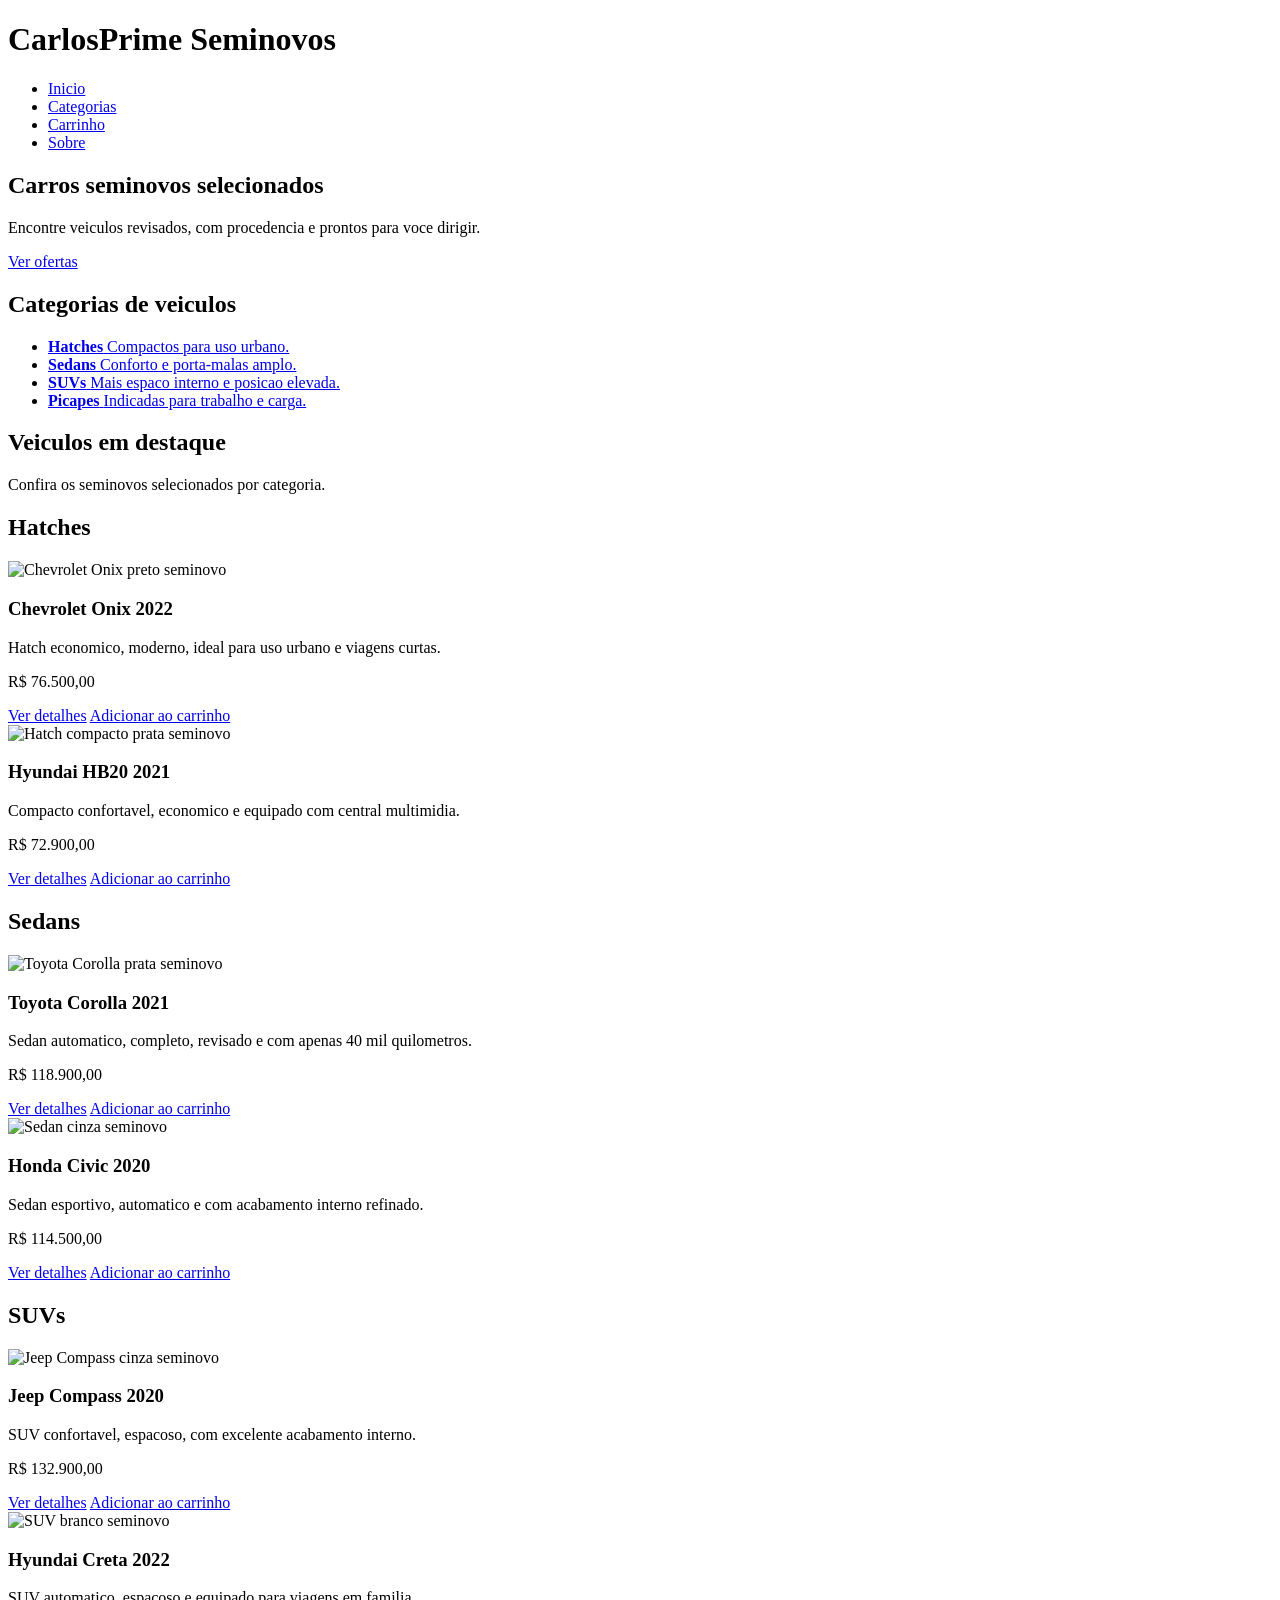
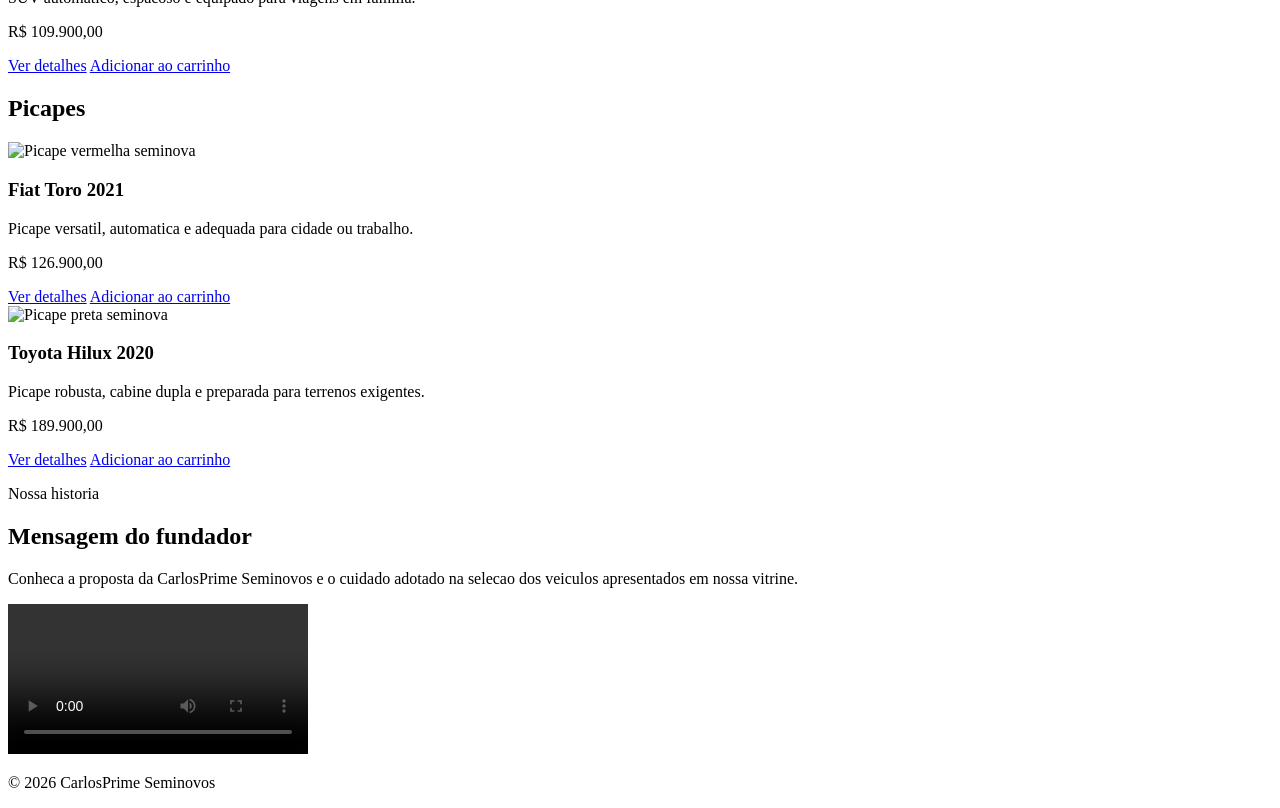
==== index.html @ afc64a4c "Add files via upload" ====
<!DOCTYPE html>
<html lang="pt-BR">
    <head>
        <meta charset="UTF-8">
        <meta name="viewport" content="width=device-width, initial-scale=1.0">
        <title>CarlosPrime Seminovos</title>
        <link rel="stylesheet" href="css/style.css">
    </head>
    <body>
        <header>
            <h1>CarlosPrime Seminovos</h1>

            <nav>
                <ul>
                    <li><a href="index.html">Inicio</a></li>
                    <li><a href="#categorias">Categorias</a></li>
                    <li><a href="carrinho.html">Carrinho</a></li>
                    <li><a href="sobre.html">Sobre</a></li>
                </ul>
            </nav>
        </header>

        <main>
            <section class="banner">
                <h2>Carros seminovos selecionados</h2>
                <p>Encontre veiculos revisados, com procedencia e prontos para voce dirigir.</p>
                <a href="#destaques" class="botao">Ver ofertas</a>
            </section>

            <section id="categorias" class="categorias">
                <h2>Categorias de veiculos</h2>

                <ul>
                    <li>
                        <a href="#hatches">
                            <strong>Hatches</strong>
                            <span>Compactos para uso urbano.</span>
                        </a>
                    </li>
                    <li>
                        <a href="#sedans">
                            <strong>Sedans</strong>
                            <span>Conforto e porta-malas amplo.</span>
                        </a>
                    </li>
                    <li>
                        <a href="#suvs">
                            <strong>SUVs</strong>
                            <span>Mais espaco interno e posicao elevada.</span>
                        </a>
                    </li>
                    <li>
                        <a href="#picapes">
                            <strong>Picapes</strong>
                            <span>Indicadas para trabalho e carga.</span>
                        </a>
                    </li>
                </ul>
            </section>

            <section id="destaques" class="produtos cabecalho-vitrine">
                <h2>Veiculos em destaque</h2>
                <p>Confira os seminovos selecionados por categoria.</p>
            </section>

            <section id="hatches" class="produtos categoria-produtos">
                <h2>Hatches</h2>
                <div class="grade-produtos">
                    <article class="card-produto">
                        <img src="img/onix.jpg" alt="Chevrolet Onix preto seminovo">
                        <div class="card-conteudo">
                            <h3>Chevrolet Onix 2022</h3>
                            <p>Hatch economico, moderno, ideal para uso urbano e viagens curtas.</p>
                            <p class="preco">R$ 76.500,00</p>
                            <a href="onix.html" class="botao">Ver detalhes</a>
                            <a href="carrinho.html" class="botao botao-secundario">Adicionar ao carrinho</a>
                        </div>
                    </article>

                    <article class="card-produto">
                        <img src="img/hb20.jpg" alt="Hatch compacto prata seminovo">
                        <div class="card-conteudo">
                            <h3>Hyundai HB20 2021</h3>
                            <p>Compacto confortavel, economico e equipado com central multimidia.</p>
                            <p class="preco">R$ 72.900,00</p>
                            <a href="sobre.html" class="botao">Ver detalhes</a>
                            <a href="carrinho.html" class="botao botao-secundario">Adicionar ao carrinho</a>
                        </div>
                    </article>
                </div>
            </section>

            <section id="sedans" class="produtos categoria-produtos">
                <h2>Sedans</h2>
                <div class="grade-produtos">
                    <article class="card-produto">
                        <img src="img/corolla.jpg" alt="Toyota Corolla prata seminovo">
                        <div class="card-conteudo">
                            <h3>Toyota Corolla 2021</h3>
                            <p>Sedan automatico, completo, revisado e com apenas 40 mil quilometros.</p>
                            <p class="preco">R$ 118.900,00</p>
                            <a href="corolla.html" class="botao">Ver detalhes</a>
                            <a href="carrinho.html" class="botao botao-secundario">Adicionar ao carrinho</a>
                        </div>
                    </article>

                    <article class="card-produto">
                        <img src="img/civic.jpg" alt="Sedan cinza seminovo">
                        <div class="card-conteudo">
                            <h3>Honda Civic 2020</h3>
                            <p>Sedan esportivo, automatico e com acabamento interno refinado.</p>
                            <p class="preco">R$ 114.500,00</p>
                            <a href="sobre.html" class="botao">Ver detalhes</a>
                            <a href="carrinho.html" class="botao botao-secundario">Adicionar ao carrinho</a>
                        </div>
                    </article>
                </div>
            </section>

            <section id="suvs" class="produtos categoria-produtos">
                <h2>SUVs</h2>
                <div class="grade-produtos">
                    <article class="card-produto">
                        <img src="img/compass.jpg" alt="Jeep Compass cinza seminovo">
                        <div class="card-conteudo">
                            <h3>Jeep Compass 2020</h3>
                            <p>SUV confortavel, espacoso, com excelente acabamento interno.</p>
                            <p class="preco">R$ 132.900,00</p>
                            <a href="sobre.html" class="botao">Ver detalhes</a>
                            <a href="carrinho.html" class="botao botao-secundario">Adicionar ao carrinho</a>
                        </div>
                    </article>

                    <article class="card-produto">
                        <img src="img/creta.jpg" alt="SUV branco seminovo">
                        <div class="card-conteudo">
                            <h3>Hyundai Creta 2022</h3>
                            <p>SUV automatico, espacoso e equipado para viagens em familia.</p>
                            <p class="preco">R$ 109.900,00</p>
                            <a href="sobre.html" class="botao">Ver detalhes</a>
                            <a href="carrinho.html" class="botao botao-secundario">Adicionar ao carrinho</a>
                        </div>
                    </article>
                </div>
            </section>

            <section id="picapes" class="produtos categoria-produtos">
                <h2>Picapes</h2>
                <div class="grade-produtos">
                    <article class="card-produto">
                        <img src="img/toro.jpg" alt="Picape vermelha seminova">
                        <div class="card-conteudo">
                            <h3>Fiat Toro 2021</h3>
                            <p>Picape versatil, automatica e adequada para cidade ou trabalho.</p>
                            <p class="preco">R$ 126.900,00</p>
                            <a href="sobre.html" class="botao">Ver detalhes</a>
                            <a href="carrinho.html" class="botao botao-secundario">Adicionar ao carrinho</a>
                        </div>
                    </article>

                    <article class="card-produto">
                        <img src="img/hilux.jpg" alt="Picape preta seminova">
                        <div class="card-conteudo">
                            <h3>Toyota Hilux 2020</h3>
                            <p>Picape robusta, cabine dupla e preparada para terrenos exigentes.</p>
                            <p class="preco">R$ 189.900,00</p>
                            <a href="sobre.html" class="botao">Ver detalhes</a>
                            <a href="carrinho.html" class="botao botao-secundario">Adicionar ao carrinho</a>
                        </div>
                    </article>
                </div>
            </section>

            <section id="fundador" class="fundador">
                <div class="fundador-texto">
                    <p class="etiqueta">Nossa historia</p>
                    <h2>Mensagem do fundador</h2>
                    <p>
                        Conheca a proposta da CarlosPrime Seminovos e o cuidado adotado na
                        selecao dos veiculos apresentados em nossa vitrine.
                    </p>
                </div>

                <div class="video-responsivo">
                    <video controls preload="metadata">
                        <source src="video/video.mp4" type="video/mp4">
                        Seu navegador nao suporta a reproducao de videos.
                    </video>
                </div>
            </section>
        </main>

        <footer>
            <p>&copy; 2026 CarlosPrime Seminovos</p>
        </footer>
    </body>
</html>
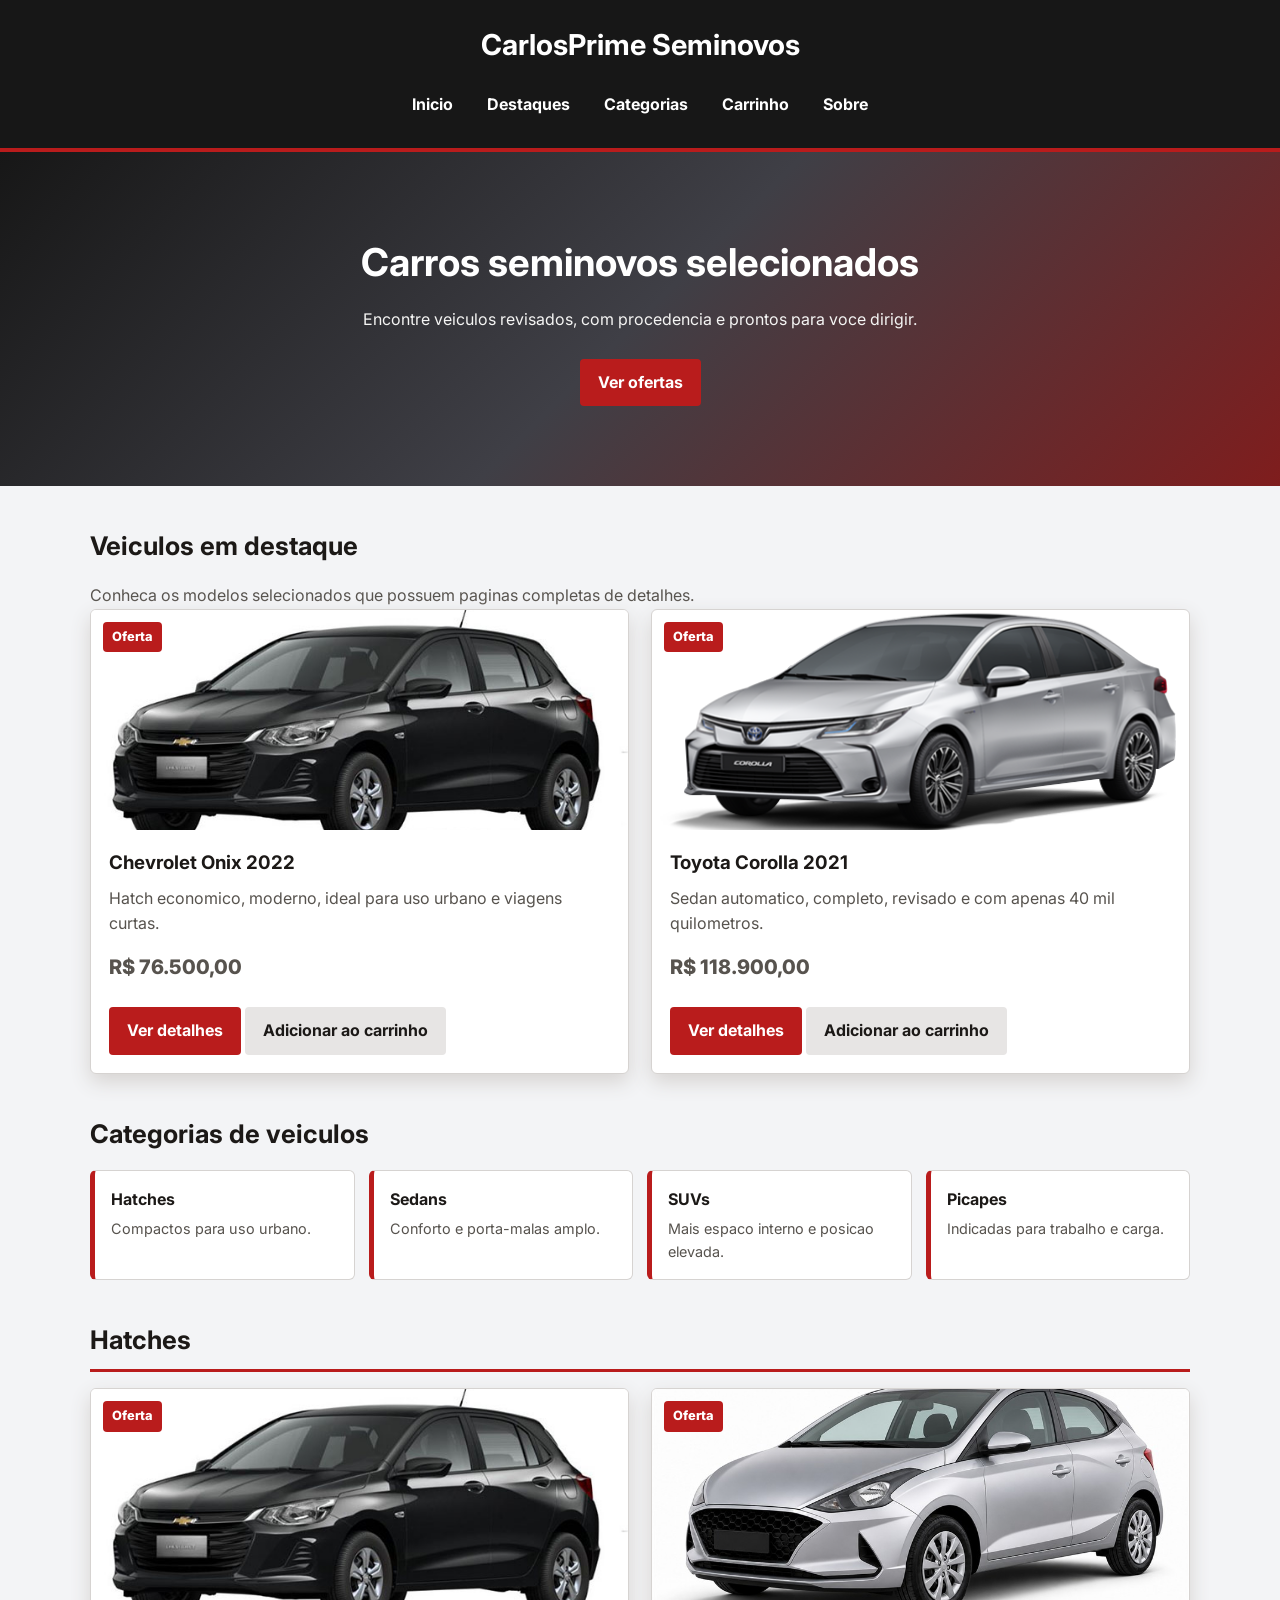
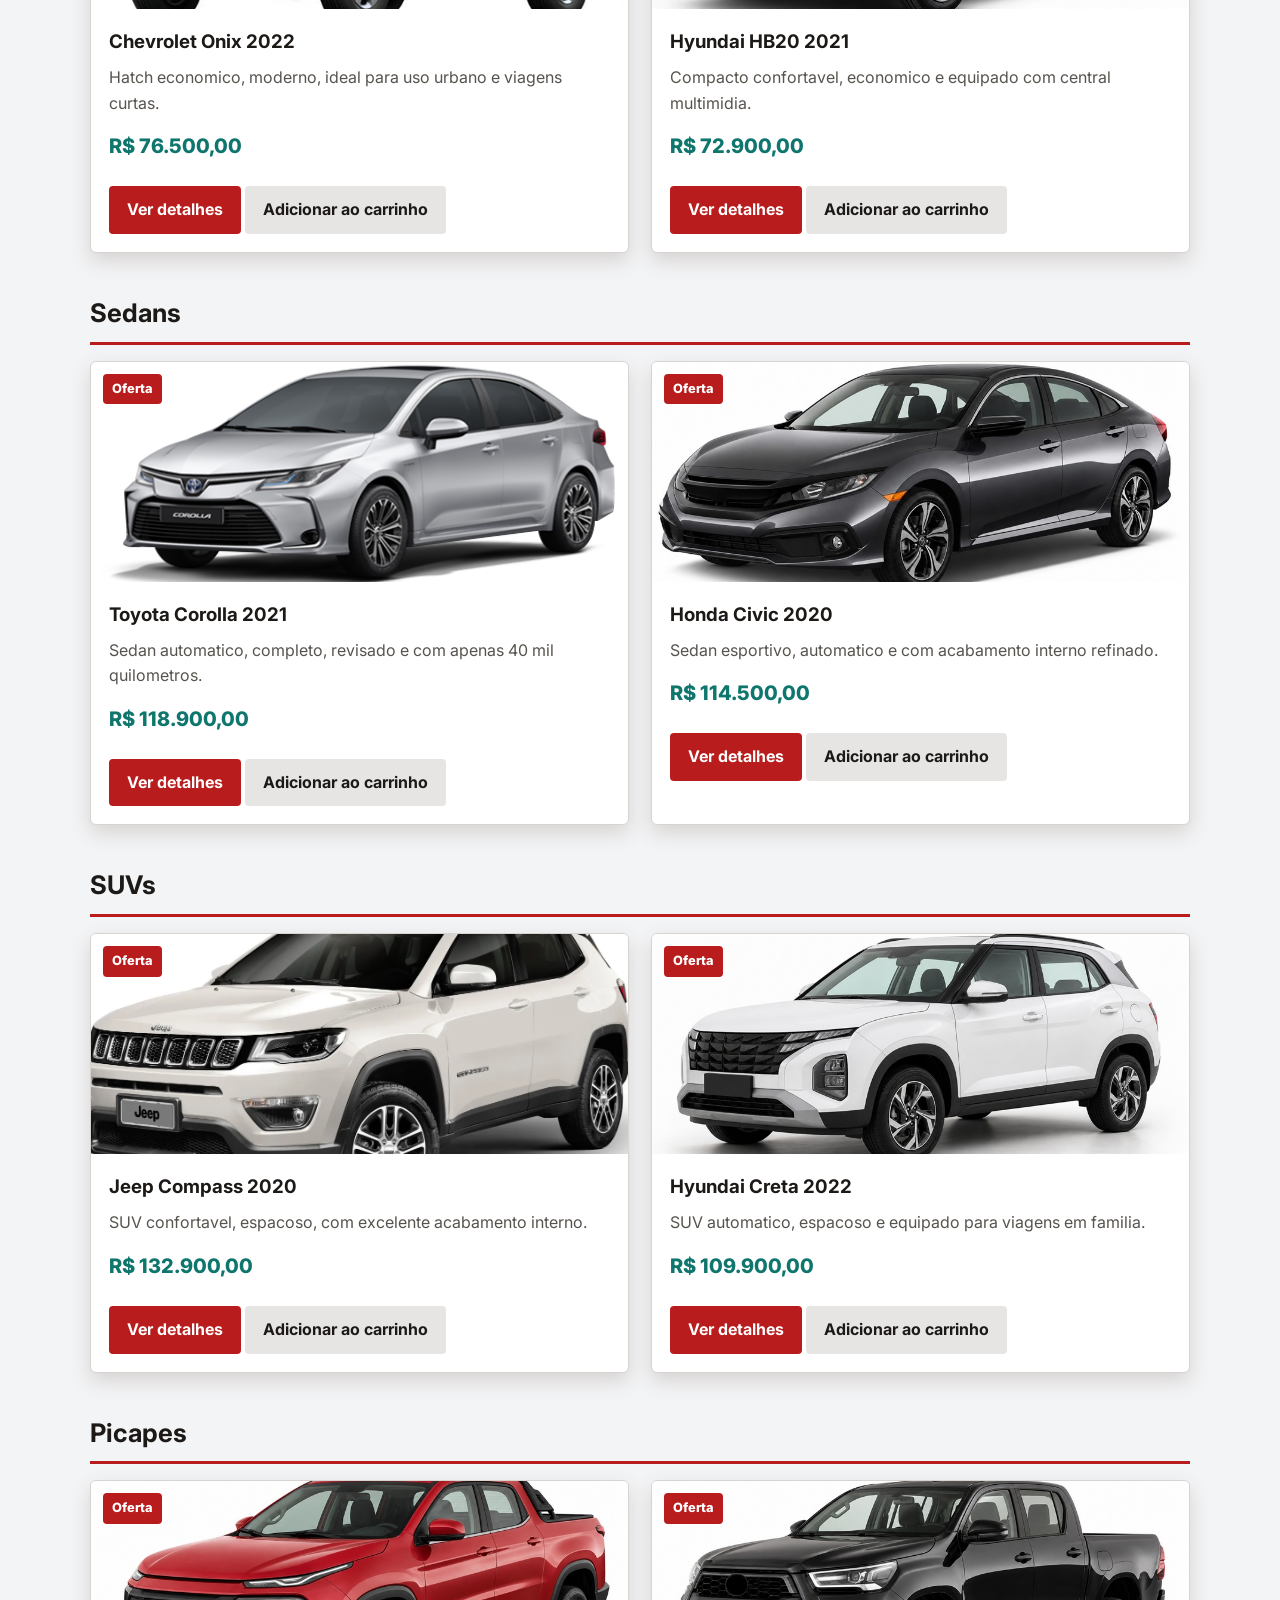
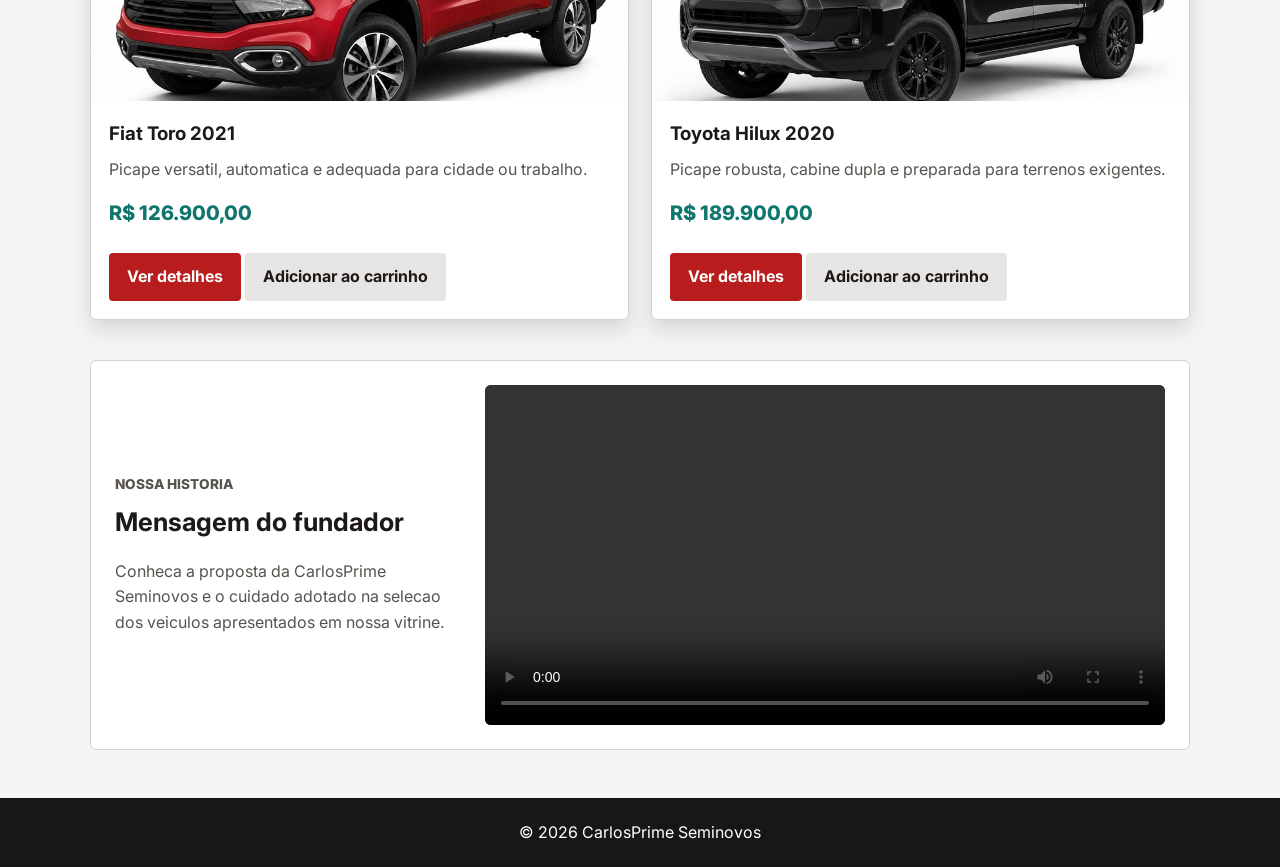
==== commit 74928305: "Update index.html" ====
--- a/index.html
+++ b/index.html
@@ -13,6 +13,7 @@
             <nav>
                 <ul>
                     <li><a href="index.html">Inicio</a></li>
+                    <li><a href="#destaques">Destaques</a></li>
                     <li><a href="#categorias">Categorias</a></li>
                     <li><a href="carrinho.html">Carrinho</a></li>
                     <li><a href="sobre.html">Sobre</a></li>
@@ -27,6 +28,35 @@
                 <a href="#destaques" class="botao">Ver ofertas</a>
             </section>
 
+            <section id="destaques" class="produtos cabecalho-vitrine">
+                <h2>Veiculos em destaque</h2>
+                <p>Conheca os modelos selecionados que possuem paginas completas de detalhes.</p>
+
+                <div class="grade-produtos">
+                    <article class="card-produto">
+                        <img src="img/onix.jpg" alt="Chevrolet Onix preto seminovo">
+                        <div class="card-conteudo">
+                            <h3>Chevrolet Onix 2022</h3>
+                            <p>Hatch economico, moderno, ideal para uso urbano e viagens curtas.</p>
+                            <p class="preco">R$ 76.500,00</p>
+                            <a href="onix.html" class="botao">Ver detalhes</a>
+                            <a href="carrinho.html" class="botao botao-secundario">Adicionar ao carrinho</a>
+                        </div>
+                    </article>
+
+                    <article class="card-produto">
+                        <img src="img/corolla.jpg" alt="Toyota Corolla prata seminovo">
+                        <div class="card-conteudo">
+                            <h3>Toyota Corolla 2021</h3>
+                            <p>Sedan automatico, completo, revisado e com apenas 40 mil quilometros.</p>
+                            <p class="preco">R$ 118.900,00</p>
+                            <a href="corolla.html" class="botao">Ver detalhes</a>
+                            <a href="carrinho.html" class="botao botao-secundario">Adicionar ao carrinho</a>
+                        </div>
+                    </article>
+                </div>
+            </section>
+
             <section id="categorias" class="categorias">
                 <h2>Categorias de veiculos</h2>
 
@@ -56,11 +86,6 @@
                         </a>
                     </li>
                 </ul>
-            </section>
-
-            <section id="destaques" class="produtos cabecalho-vitrine">
-                <h2>Veiculos em destaque</h2>
-                <p>Confira os seminovos selecionados por categoria.</p>
             </section>
 
             <section id="hatches" class="produtos categoria-produtos">
--- a/css/style.css
+++ b/css/style.css
@@ -0,0 +1,432 @@
+@import url("https://fonts.googleapis.com/css2?family=Inter:wght@400;600;700;800&display=swap");
+
+* {
+    margin: 0;
+    padding: 0;
+    box-sizing: border-box;
+}
+
+html {
+    scroll-behavior: smooth;
+}
+
+body {
+    font-family: "Inter", Arial, sans-serif;
+    background-color: #f3f4f6;
+    color: #1c1917;
+    line-height: 1.6;
+}
+
+img {
+    display: block;
+    max-width: 100%;
+}
+
+header,
+footer {
+    background-color: #171717;
+    color: white;
+    text-align: center;
+}
+
+header {
+    padding: 22px 5%;
+    border-bottom: 4px solid #b91c1c;
+}
+
+header h1 {
+    margin-bottom: 16px;
+    font-size: 1.8rem;
+}
+
+nav ul {
+    display: flex;
+    justify-content: center;
+    flex-wrap: wrap;
+    gap: 10px;
+    list-style: none;
+}
+
+nav a {
+    display: block;
+    padding: 8px 12px;
+    color: white;
+    font-weight: 700;
+    text-decoration: none;
+    border-radius: 4px;
+    transition: 0.3s;
+}
+
+nav a:hover {
+    background-color: #3f3f46;
+    color: #fecaca;
+}
+
+.banner {
+    padding: 80px 20px;
+    background: linear-gradient(135deg, #171717, #3f3f46, #7f1d1d);
+    color: white;
+    text-align: center;
+}
+
+.banner h2 {
+    margin-bottom: 14px;
+    font-size: 2.4rem;
+    animation: aparecer 0.8s ease;
+}
+
+.banner p {
+    max-width: 620px;
+    margin: 0 auto 26px;
+    color: #f5f5f4;
+}
+
+.botao {
+    display: inline-block;
+    padding: 11px 18px;
+    background-color: #b91c1c;
+    color: white;
+    font-weight: 700;
+    text-decoration: none;
+    border-radius: 4px;
+    transition: 0.3s;
+}
+
+.botao:hover {
+    background-color: #7f1d1d;
+    transform: translateY(-2px);
+}
+
+.botao-secundario {
+    margin-top: 10px;
+    background-color: #e7e5e4;
+    color: #1c1917;
+}
+
+.botao-secundario:hover {
+    background-color: #d6d3d1;
+    color: #1c1917;
+}
+
+.categorias,
+.produtos,
+.tabela-secao,
+.resumo-compra,
+.pagina-titulo,
+.sobre-grid,
+.fundador,
+.detalhe-produto {
+    width: 92%;
+    max-width: 1100px;
+    margin: 40px auto;
+}
+
+.categorias h2,
+.produtos h2,
+.tabela-secao h2,
+.resumo-compra h2,
+.pagina-titulo h2,
+.sobre-grid h2,
+.fundador h2 {
+    margin-bottom: 16px;
+    font-size: 1.6rem;
+}
+
+.pagina-titulo p,
+.resumo-compra p,
+.fundador p,
+.cabecalho-vitrine p {
+    color: #57534e;
+}
+
+.categorias ul {
+    display: grid;
+    grid-template-columns: repeat(4, 1fr);
+    gap: 14px;
+    list-style: none;
+}
+
+.categorias li {
+    padding: 16px;
+    background-color: white;
+    border: 1px solid #d6d3d1;
+    border-left: 5px solid #b91c1c;
+    border-radius: 6px;
+    transition: 0.3s;
+}
+
+.categorias li:hover {
+    transform: translateY(-3px);
+    box-shadow: 0 8px 18px #d6d3d1;
+}
+
+.categorias a {
+    display: block;
+    color: #1c1917;
+    text-decoration: none;
+}
+
+.categorias strong,
+.categorias span {
+    display: block;
+}
+
+.categorias span {
+    margin-top: 4px;
+    color: #57534e;
+    font-size: 0.9rem;
+}
+
+.cabecalho-vitrine {
+    margin-bottom: 20px;
+}
+
+.categoria-produtos {
+    margin-top: 24px;
+}
+
+.categoria-produtos > h2 {
+    padding-bottom: 8px;
+    border-bottom: 3px solid #b91c1c;
+}
+
+.grade-produtos {
+    display: grid;
+    grid-template-columns: repeat(2, 1fr);
+    gap: 22px;
+}
+
+.card-produto {
+    position: relative;
+    overflow: hidden;
+    background-color: white;
+    border: 1px solid #d6d3d1;
+    border-radius: 6px;
+    box-shadow: 0 8px 20px #d6d3d1;
+    transition: 0.3s;
+}
+
+.card-produto:hover {
+    transform: translateY(-4px);
+}
+
+.card-produto::before {
+    content: "Oferta";
+    position: absolute;
+    top: 12px;
+    left: 12px;
+    z-index: 1;
+    padding: 5px 9px;
+    background-color: #b91c1c;
+    color: white;
+    font-size: 0.8rem;
+    font-weight: 800;
+    border-radius: 4px;
+}
+
+.card-produto img {
+    width: 100%;
+    height: 220px;
+    object-fit: cover;
+    transition: 0.3s;
+}
+
+.card-produto:hover img {
+    transform: scale(1.03);
+}
+
+.card-conteudo {
+    padding: 18px;
+}
+
+.card-conteudo h3 + p {
+    margin-top: 8px;
+    color: #57534e;
+}
+
+.preco {
+    margin: 14px 0;
+    color: #0f766e;
+    font-size: 1.25rem;
+    font-weight: 800;
+}
+
+.detalhe-produto {
+    display: grid;
+    grid-template-columns: 1fr 1fr;
+    align-items: center;
+    gap: 32px;
+}
+
+.detalhe-imagem img {
+    border-radius: 6px;
+    box-shadow: 0 8px 20px #d6d3d1;
+}
+
+.etiqueta {
+    color: #b91c1c;
+    font-size: 0.85rem;
+    font-weight: 800;
+    text-transform: uppercase;
+}
+
+.detalhe-info h2 {
+    margin: 8px 0 12px;
+    font-size: 2rem;
+}
+
+.detalhe-info p {
+    color: #57534e;
+}
+
+.detalhe-preco {
+    font-size: 1.55rem;
+}
+
+.lista-dados {
+    margin: 18px 0 22px 20px;
+}
+
+.sobre-grid {
+    display: grid;
+    grid-template-columns: repeat(2, 1fr);
+    gap: 20px;
+}
+
+.bloco-info,
+.fundador {
+    padding: 24px;
+    background-color: white;
+    border: 1px solid #d6d3d1;
+    border-radius: 6px;
+}
+
+.fundador {
+    display: grid;
+    grid-template-columns: 1fr 2fr;
+    align-items: center;
+    gap: 30px;
+}
+
+.fundador-texto h2 {
+    margin-top: 6px;
+}
+
+.video-responsivo {
+    overflow: hidden;
+    background-color: #171717;
+    border-radius: 6px;
+}
+
+.video-responsivo video {
+    display: block;
+    width: 100%;
+    max-height: 620px;
+}
+
+.tabela-responsiva {
+    overflow-x: auto;
+}
+
+table {
+    width: 100%;
+    min-width: 520px;
+    background-color: white;
+    border-collapse: collapse;
+}
+
+th,
+td {
+    padding: 12px;
+    border: 1px solid #d6d3d1;
+    text-align: left;
+}
+
+th,
+tfoot td {
+    background-color: #171717;
+    color: white;
+}
+
+.controle-quantidade {
+    display: flex;
+    align-items: center;
+    gap: 8px;
+}
+
+.controle-quantidade button {
+    padding: 6px 8px;
+    background-color: #e7e5e4;
+    color: #1c1917;
+    font-family: inherit;
+    font-weight: 700;
+    border: 1px solid #d6d3d1;
+    border-radius: 4px;
+    opacity: 1;
+}
+
+.controle-quantidade button:last-child {
+    color: #b91c1c;
+}
+
+footer {
+    margin-top: 48px;
+    padding: 22px;
+}
+
+@keyframes aparecer {
+    from {
+        opacity: 0;
+        transform: translateY(20px);
+    }
+
+    to {
+        opacity: 1;
+        transform: translateY(0);
+    }
+}
+
+@media (max-width: 900px) {
+    .categorias ul {
+        grid-template-columns: repeat(2, 1fr);
+    }
+}
+
+@media (max-width: 700px) {
+    header h1 {
+        font-size: 1.45rem;
+    }
+
+    nav a {
+        padding: 6px 8px;
+        font-size: 0.9rem;
+    }
+
+    .banner {
+        padding: 60px 20px;
+    }
+
+    .banner h2 {
+        font-size: 1.8rem;
+    }
+
+    .categorias ul,
+    .grade-produtos,
+    .detalhe-produto,
+    .sobre-grid,
+    .fundador {
+        grid-template-columns: 1fr;
+    }
+
+    .card-produto img {
+        height: 200px;
+    }
+
+    .fundador {
+        padding: 18px;
+    }
+
+    table {
+        font-size: 0.9rem;
+    }
+}
